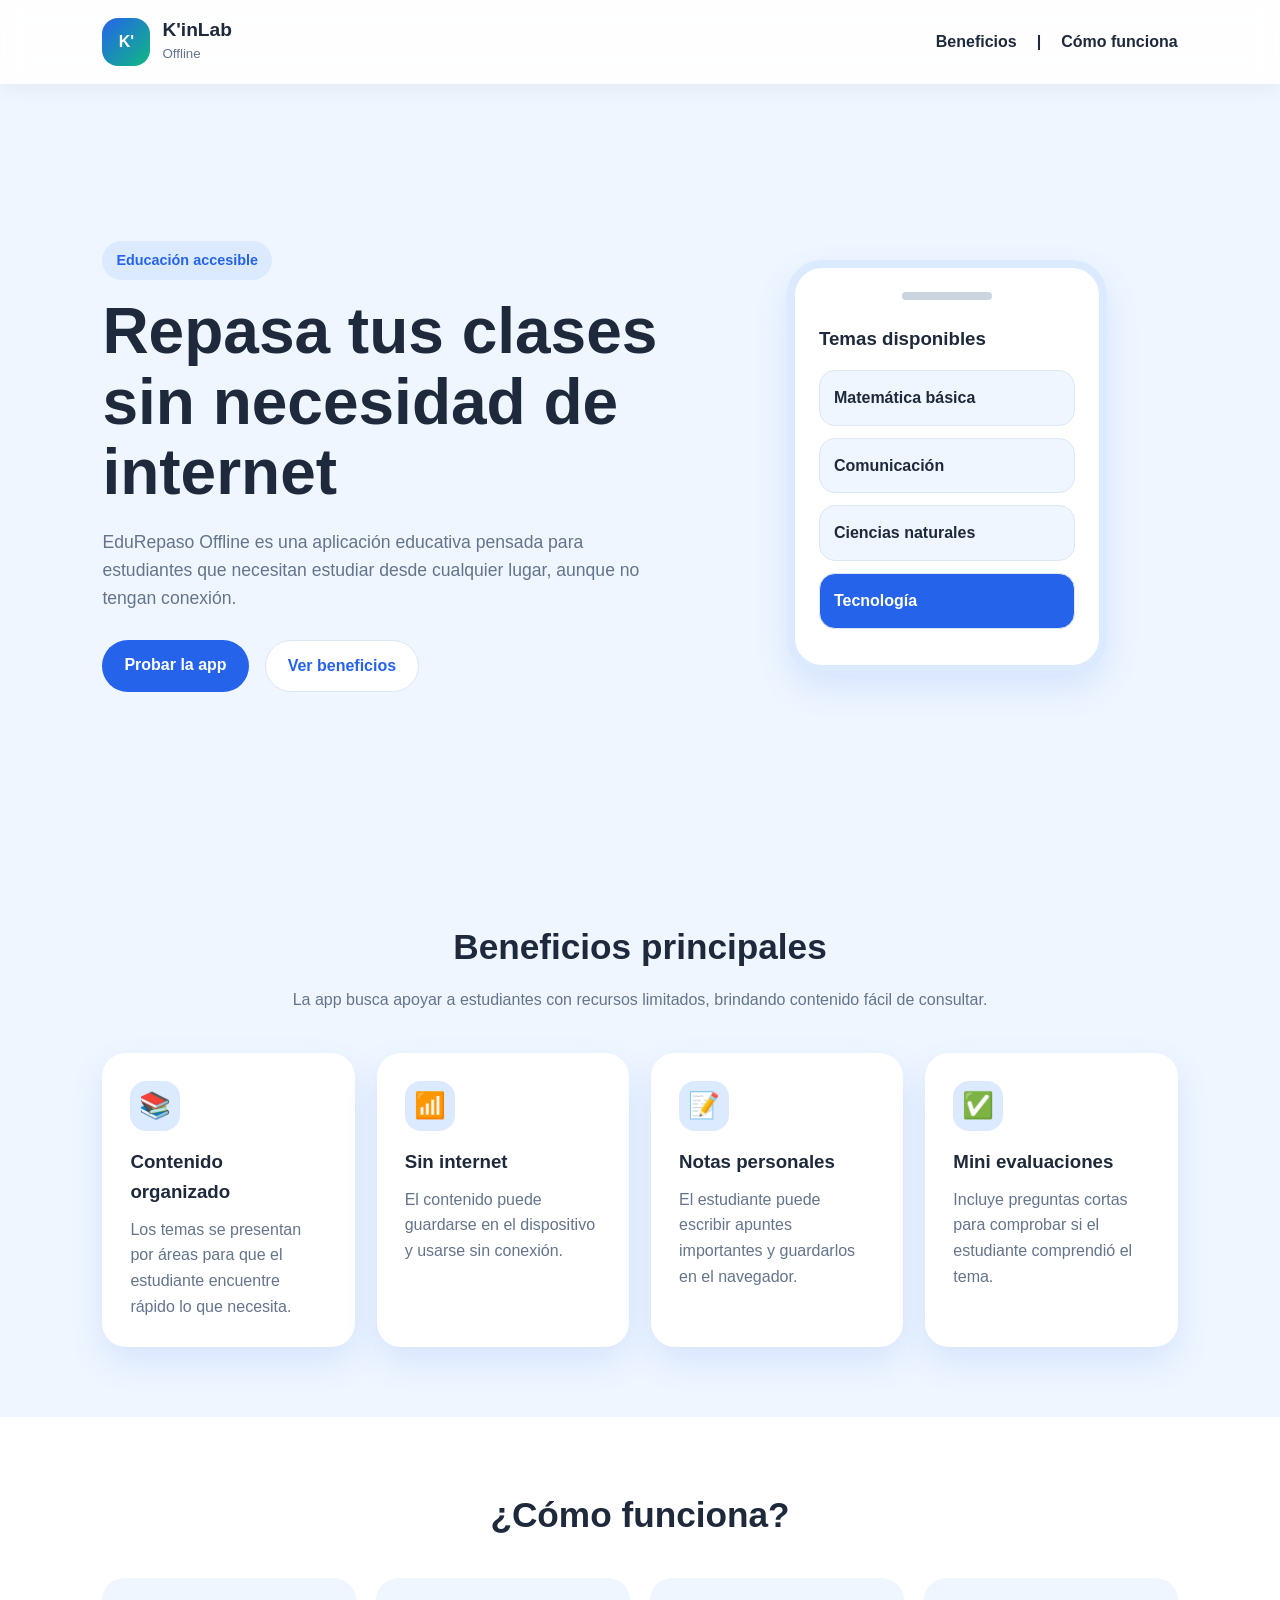
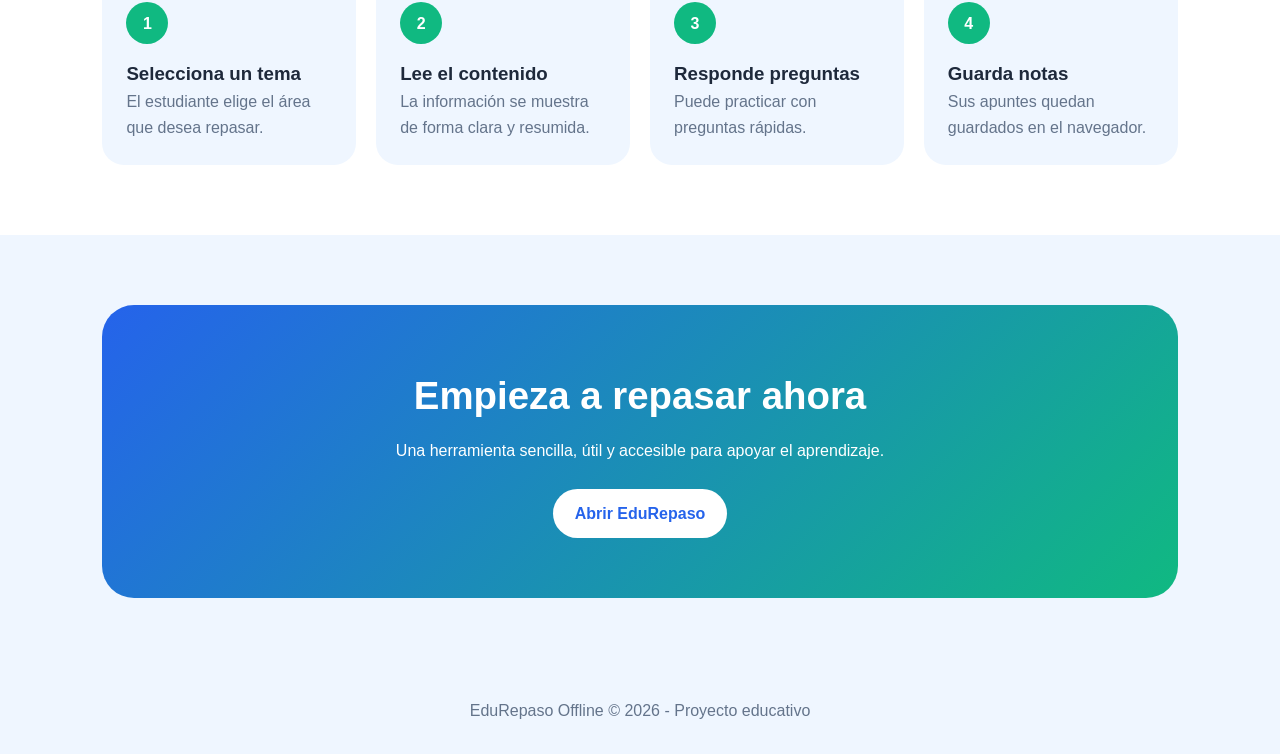
==== edu-repaso-offline/index.html @ 8e6c1d49 "Versión Max" ====
<!DOCTYPE html>
<html lang="es">
<head>
  <meta charset="UTF-8" />
  <meta name="viewport" content="width=device-width, initial-scale=1.0" />
  <title>EduRepaso Offline</title>
  <link rel="stylesheet" href="styles.css" />
</head>
<body>

  <header class="navbar">
    <div class="logo">
      <div class="logo-icon">
        <span>K'</span>
      </div>
      <div>
        <h1>K'inLab</h1>
        <small>Offline</small>
      </div>
    </div>

    <nav>
      <a href="#beneficios">Beneficios</a>
      <a>|</a>
      <a href="#funciona">Cómo funciona</a>
    </nav>
  </header>

  <main>
    <section class="hero">
      <div class="hero-text">
        <span class="tag">Educación accesible</span>
        <h2>Repasa tus clases sin necesidad de internet</h2>
        <p>
          EduRepaso Offline es una aplicación educativa pensada para estudiantes
          que necesitan estudiar desde cualquier lugar, aunque no tengan conexión.
        </p>

        <div class="hero-buttons">
          <a href="app.html" class="btn-primary">Probar la app</a>
          <a href="#beneficios" class="btn-secondary">Ver beneficios</a>
        </div>
      </div>

      <div class="hero-card">
        <div class="phone-preview">
          <div class="phone-header"></div>
          <h3>Temas disponibles</h3>
          <div class="mini-card">Matemática básica</div>
          <div class="mini-card">Comunicación</div>
          <div class="mini-card">Ciencias naturales</div>
          <div class="mini-card active">Tecnología</div>
        </div>
      </div>
    </section>

    <section id="beneficios" class="section">
      <h2>Beneficios principales</h2>
      <p class="section-description">
        La app busca apoyar a estudiantes con recursos limitados, brindando contenido fácil de consultar.
      </p>

      <div class="cards-grid">
        <article class="card">
          <div class="card-icon">📚</div>
          <h3>Contenido organizado</h3>
          <p>Los temas se presentan por áreas para que el estudiante encuentre rápido lo que necesita.</p>
        </article>

        <article class="card">
          <div class="card-icon">📶</div>
          <h3>Sin internet</h3>
          <p>El contenido puede guardarse en el dispositivo y usarse sin conexión.</p>
        </article>

        <article class="card">
          <div class="card-icon">📝</div>
          <h3>Notas personales</h3>
          <p>El estudiante puede escribir apuntes importantes y guardarlos en el navegador.</p>
        </article>

        <article class="card">
          <div class="card-icon">✅</div>
          <h3>Mini evaluaciones</h3>
          <p>Incluye preguntas cortas para comprobar si el estudiante comprendió el tema.</p>
        </article>
      </div>
    </section>

    <section id="funciona" class="section steps-section">
      <h2>¿Cómo funciona?</h2>

      <div class="steps">
        <div class="step">
          <span>1</span>
          <h3>Selecciona un tema</h3>
          <p>El estudiante elige el área que desea repasar.</p>
        </div>

        <div class="step">
          <span>2</span>
          <h3>Lee el contenido</h3>
          <p>La información se muestra de forma clara y resumida.</p>
        </div>

        <div class="step">
          <span>3</span>
          <h3>Responde preguntas</h3>
          <p>Puede practicar con preguntas rápidas.</p>
        </div>

        <div class="step">
          <span>4</span>
          <h3>Guarda notas</h3>
          <p>Sus apuntes quedan guardados en el navegador.</p>
        </div>
      </div>
    </section>

    <section class="cta">
      <h2>Empieza a repasar ahora</h2>
      <p>Una herramienta sencilla, útil y accesible para apoyar el aprendizaje.</p>
      <a href="app.html" class="btn-primary">Abrir EduRepaso</a>
    </section>
  </main>

  <footer class="footer">
    <p>EduRepaso Offline © 2026 - Proyecto educativo</p>
  </footer>

  <script>
    if ("serviceWorker" in navigator) {
      navigator.serviceWorker.register("sw.js");
    }
  </script>

</body>
</html>
---- edu-repaso-offline/styles.css ----
:root {
  --primary: #2563EB;
  --secondary: #10B981;
  --background: #EFF6FF;
  --text: #1E293B;
  --muted: #64748B;
  --white: #FFFFFF;
  --warning: #FACC15;
  --border: #DDE7F5;
  --shadow: 0 15px 35px rgba(37, 99, 235, 0.12);
}

* {
  box-sizing: border-box;
  margin: 0;
  padding: 0;
}

body {
  font-family: Arial, Helvetica, sans-serif;
  background: var(--background);
  color: var(--text);
  line-height: 1.6;
}

a {
  text-decoration: none;
  color: inherit;
}

.navbar {
  width: 100%;
  padding: 18px 8%;
  background: rgba(255, 255, 255, 0.9);
  backdrop-filter: blur(12px);
  display: flex;
  align-items: center;
  justify-content: space-between;
  box-shadow: 0 4px 20px rgba(15, 23, 42, 0.06);
  position: sticky;
  top: 0;
  z-index: 10;
}

.logo {
  display: flex;
  align-items: center;
  gap: 12px;
}

.logo-icon {
  width: 48px;
  height: 48px;
  background: linear-gradient(135deg, var(--primary), var(--secondary));
  border-radius: 16px;
  display: grid;
  place-items: center;
  color: var(--white);
  font-weight: bold;
}

.logo h1 {
  font-size: 1.2rem;
  line-height: 1.1;
}

.logo small {
  color: var(--muted);
}

.navbar nav {
  display: flex;
  align-items: center;
  gap: 20px;
}

.navbar nav a {
  color: var(--text);
  font-weight: 600;
}

.btn-nav,
.btn-primary,
.btn-secondary {
  display: inline-block;
  border: none;
  cursor: pointer;
  border-radius: 999px;
  padding: 12px 22px;
  font-weight: 700;
  transition: 0.3s ease;
}

.btn-nav,
.btn-primary {
  background: var(--primary);
  color: var(--white) !important;
}

.btn-primary:hover,
.btn-nav:hover {
  background: #1D4ED8;
  transform: translateY(-2px);
}

.btn-secondary {
  background: var(--white);
  color: var(--primary);
  border: 1px solid var(--border);
}

.btn-secondary:hover {
  transform: translateY(-2px);
  box-shadow: var(--shadow);
}

.hero {
  min-height: 85vh;
  padding: 70px 8%;
  display: grid;
  grid-template-columns: 1.1fr 0.9fr;
  gap: 50px;
  align-items: center;
}

.tag {
  display: inline-block;
  background: #DBEAFE;
  color: var(--primary);
  padding: 8px 14px;
  border-radius: 999px;
  font-size: 0.9rem;
  font-weight: 700;
  margin-bottom: 16px;
}

.hero h2 {
  font-size: clamp(2.2rem, 5vw, 4rem);
  line-height: 1.1;
  margin-bottom: 20px;
}

.hero p {
  color: var(--muted);
  font-size: 1.1rem;
  max-width: 600px;
}

.hero-buttons {
  margin-top: 28px;
  display: flex;
  gap: 16px;
  flex-wrap: wrap;
}

.hero-card {
  display: flex;
  justify-content: center;
}

.phone-preview {
  width: 320px;
  background: var(--white);
  border-radius: 35px;
  padding: 24px;
  box-shadow: var(--shadow);
  border: 8px solid #DBEAFE;
}

.phone-header {
  width: 90px;
  height: 8px;
  background: #CBD5E1;
  border-radius: 999px;
  margin: 0 auto 24px;
}

.phone-preview h3 {
  margin-bottom: 16px;
}

.mini-card {
  background: var(--background);
  border: 1px solid var(--border);
  padding: 14px;
  border-radius: 16px;
  margin-bottom: 12px;
  font-weight: 600;
}

.mini-card.active {
  background: var(--primary);
  color: var(--white);
}

.section {
  padding: 70px 8%;
  text-align: center;
}

.section h2 {
  font-size: 2.2rem;
  margin-bottom: 12px;
}

.section-description {
  max-width: 700px;
  margin: 0 auto 40px;
  color: var(--muted);
}

.cards-grid {
  display: grid;
  grid-template-columns: repeat(4, 1fr);
  gap: 22px;
}

.card {
  background: var(--white);
  padding: 28px;
  border-radius: 24px;
  box-shadow: var(--shadow);
  text-align: left;
}

.card-icon {
  width: 50px;
  height: 50px;
  background: #DBEAFE;
  border-radius: 16px;
  display: grid;
  place-items: center;
  margin-bottom: 16px;
  font-size: 1.6rem;
}

.card h3 {
  margin-bottom: 10px;
}

.card p {
  color: var(--muted);
}

.steps-section {
  background: var(--white);
}

.steps {
  display: grid;
  grid-template-columns: repeat(4, 1fr);
  gap: 20px;
  margin-top: 35px;
}

.step {
  background: var(--background);
  padding: 24px;
  border-radius: 22px;
  text-align: left;
}

.step span {
  width: 42px;
  height: 42px;
  background: var(--secondary);
  color: var(--white);
  border-radius: 50%;
  display: grid;
  place-items: center;
  font-weight: bold;
  margin-bottom: 15px;
}

.step p {
  color: var(--muted);
}

.cta {
  margin: 70px 8%;
  background: linear-gradient(135deg, var(--primary), var(--secondary));
  color: var(--white);
  border-radius: 32px;
  padding: 60px 30px;
  text-align: center;
}

.cta h2 {
  font-size: 2.4rem;
}

.cta p {
  margin: 12px 0 25px;
}

.cta .btn-primary {
  background: var(--white);
  color: var(--primary) !important;
}

.footer {
  text-align: center;
  padding: 30px;
  color: var(--muted);
}

/* Página de la app */

.app-layout {
  padding: 40px 8%;
  display: grid;
  grid-template-columns: 320px 1fr;
  gap: 30px;
}

.sidebar,
.content-panel {
  background: var(--white);
  border-radius: 28px;
  padding: 28px;
  box-shadow: var(--shadow);
}

.sidebar h2 {
  margin-bottom: 8px;
}

.sidebar p {
  color: var(--muted);
  margin-bottom: 22px;
}

.topic-list {
  display: flex;
  flex-direction: column;
  gap: 12px;
}

.topic-btn {
  border: 1px solid var(--border);
  background: var(--background);
  padding: 15px;
  border-radius: 16px;
  text-align: left;
  cursor: pointer;
  color: var(--text);
  font-weight: 700;
}

.topic-btn:hover,
.topic-btn.active {
  background: var(--primary);
  color: var(--white);
}

.content-header h2 {
  font-size: 2rem;
  margin-bottom: 20px;
}

.lesson-box,
.quiz-box,
.notes-box {
  background: var(--background);
  border: 1px solid var(--border);
  border-radius: 22px;
  padding: 24px;
  margin-bottom: 22px;
}

.lesson-box p {
  color: var(--text);
}

.quiz-box h3,
.notes-box h3 {
  margin-bottom: 12px;
}

.answers {
  display: flex;
  flex-wrap: wrap;
  gap: 12px;
  margin-top: 15px;
}

.answer-btn {
  border: none;
  background: var(--white);
  color: var(--text);
  padding: 12px 18px;
  border-radius: 14px;
  cursor: pointer;
  font-weight: 700;
  border: 1px solid var(--border);
}

.answer-btn:hover {
  background: var(--primary);
  color: var(--white);
}

.result {
  margin-top: 15px;
  font-weight: bold;
}

textarea {
  width: 100%;
  height: 140px;
  resize: none;
  border: 1px solid var(--border);
  border-radius: 18px;
  padding: 15px;
  font-family: inherit;
  margin-bottom: 14px;
}

.notes-message {
  color: var(--secondary);
  font-weight: 700;
  margin-top: 10px;
}

@media (max-width: 900px) {
  .navbar {
    flex-direction: column;
    gap: 16px;
  }

  .navbar nav {
    flex-wrap: wrap;
    justify-content: center;
  }

  .hero {
    grid-template-columns: 1fr;
    text-align: center;
  }

  .hero p {
    margin: auto;
  }

  .hero-buttons {
    justify-content: center;
  }

  .cards-grid,
  .steps,
  .app-layout {
    grid-template-columns: 1fr;
  }

  .card,
  .step {
    text-align: center;
  }

  .step span,
  .card-icon {
    margin-left: auto;
    margin-right: auto;
  }
}
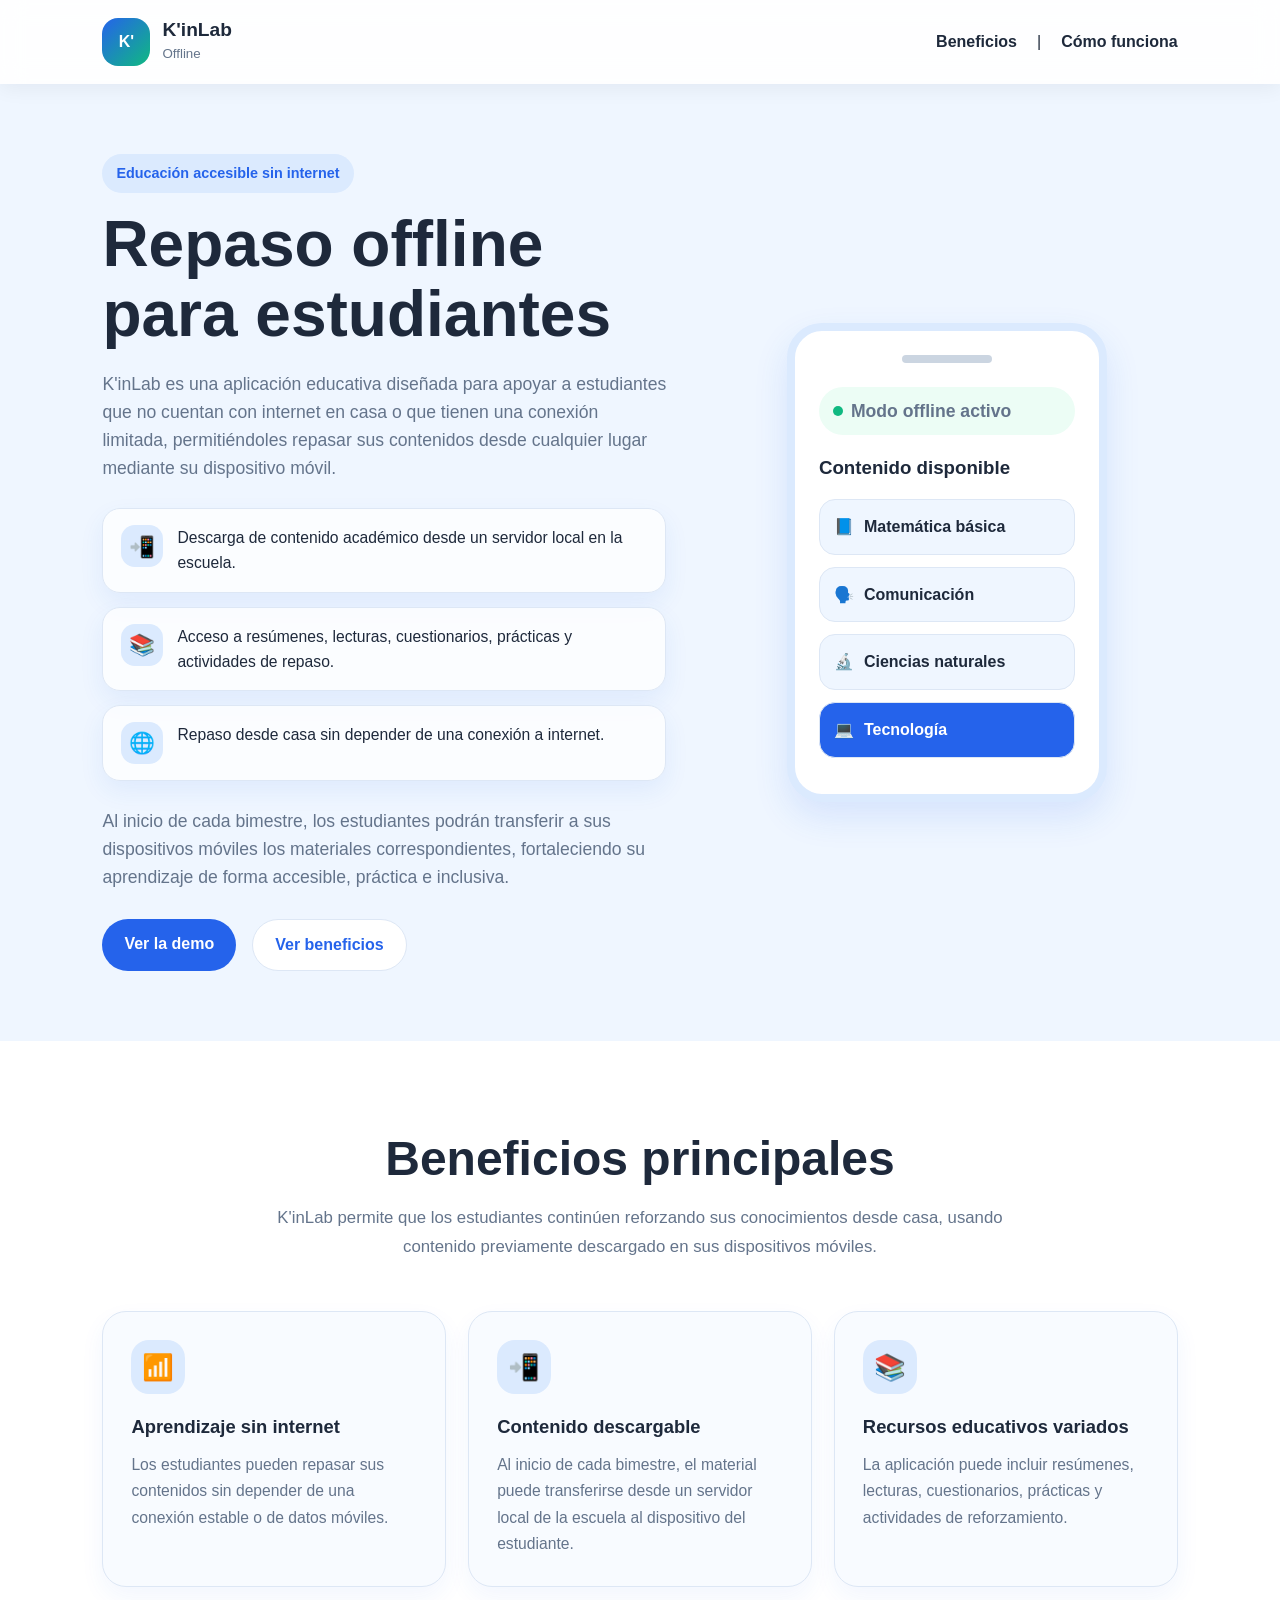
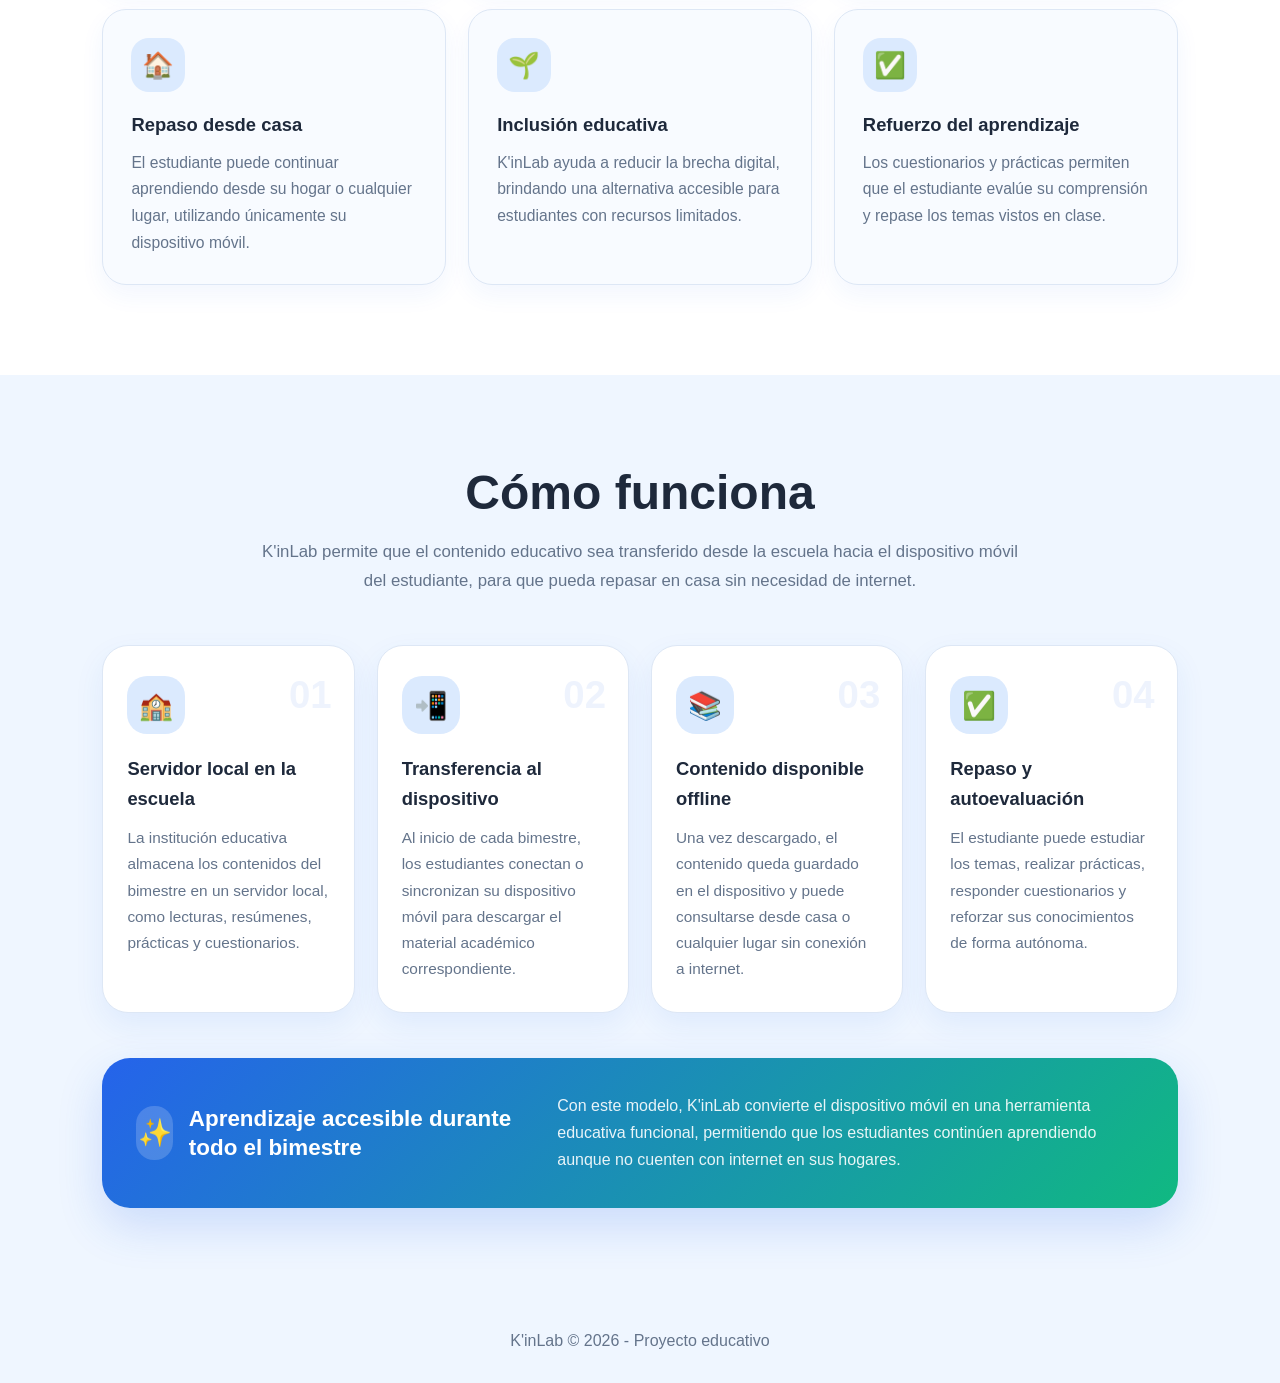
==== commit 2caaa1f4: "diseño caso completado" ====
--- a/edu-repaso-offline/index.html
+++ b/edu-repaso-offline/index.html
@@ -3,7 +3,7 @@
 <head>
   <meta charset="UTF-8" />
   <meta name="viewport" content="width=device-width, initial-scale=1.0" />
-  <title>EduRepaso Offline</title>
+  <title>K'inLab</title>
   <link rel="stylesheet" href="styles.css" />
 </head>
 <body>
@@ -21,23 +21,55 @@
 
     <nav>
       <a href="#beneficios">Beneficios</a>
-      <a>|</a>
-      <a href="#funciona">Cómo funciona</a>
+      <span>|</span>
+      <a href="#como-funciona">Cómo funciona</a>
     </nav>
   </header>
 
   <main>
     <section class="hero">
       <div class="hero-text">
-        <span class="tag">Educación accesible</span>
-        <h2>Repasa tus clases sin necesidad de internet</h2>
-        <p>
-          EduRepaso Offline es una aplicación educativa pensada para estudiantes
-          que necesitan estudiar desde cualquier lugar, aunque no tengan conexión.
+        <span class="tag">Educación accesible sin internet</span>
+
+        <h2>Repaso offline para estudiantes</h2>
+
+        <p class="hero-description">
+          K'inLab es una aplicación educativa diseñada para apoyar a estudiantes que no cuentan
+          con internet en casa o que tienen una conexión limitada, permitiéndoles repasar sus
+          contenidos desde cualquier lugar mediante su dispositivo móvil.
+        </p>
+
+        <div class="hero-features">
+          <div class="hero-feature">
+            <span>📲</span>
+            <p>
+              Descarga de contenido académico desde un servidor local en la escuela.
+            </p>
+          </div>
+
+          <div class="hero-feature">
+            <span>📚</span>
+            <p>
+              Acceso a resúmenes, lecturas, cuestionarios, prácticas y actividades de repaso.
+            </p>
+          </div>
+
+          <div class="hero-feature">
+            <span>🌐</span>
+            <p>
+              Repaso desde casa sin depender de una conexión a internet.
+            </p>
+          </div>
+        </div>
+
+        <p class="hero-extra">
+          Al inicio de cada bimestre, los estudiantes podrán transferir a sus dispositivos móviles
+          los materiales correspondientes, fortaleciendo su aprendizaje de forma accesible,
+          práctica e inclusiva.
         </p>
 
         <div class="hero-buttons">
-          <a href="app.html" class="btn-primary">Probar la app</a>
+          <a href="app.html" class="btn-primary">Ver la demo</a>
           <a href="#beneficios" class="btn-secondary">Ver beneficios</a>
         </div>
       </div>
@@ -45,87 +77,171 @@
       <div class="hero-card">
         <div class="phone-preview">
           <div class="phone-header"></div>
-          <h3>Temas disponibles</h3>
-          <div class="mini-card">Matemática básica</div>
-          <div class="mini-card">Comunicación</div>
-          <div class="mini-card">Ciencias naturales</div>
-          <div class="mini-card active">Tecnología</div>
+
+          <div class="app-status">
+            <span class="status-dot"></span>
+            <p>Modo offline activo</p>
+          </div>
+
+          <h3>Contenido disponible</h3>
+
+          <div class="mini-card">
+            <span>📘</span>
+            Matemática básica
+          </div>
+
+          <div class="mini-card">
+            <span>🗣️</span>
+            Comunicación
+          </div>
+
+          <div class="mini-card">
+            <span>🔬</span>
+            Ciencias naturales
+          </div>
+
+          <div class="mini-card active">
+            <span>💻</span>
+            Tecnología
+          </div>
         </div>
       </div>
     </section>
 
-    <section id="beneficios" class="section">
-      <h2>Beneficios principales</h2>
-      <p class="section-description">
-        La app busca apoyar a estudiantes con recursos limitados, brindando contenido fácil de consultar.
-      </p>
-
-      <div class="cards-grid">
-        <article class="card">
-          <div class="card-icon">📚</div>
-          <h3>Contenido organizado</h3>
-          <p>Los temas se presentan por áreas para que el estudiante encuentre rápido lo que necesita.</p>
-        </article>
-
-        <article class="card">
-          <div class="card-icon">📶</div>
-          <h3>Sin internet</h3>
-          <p>El contenido puede guardarse en el dispositivo y usarse sin conexión.</p>
-        </article>
-
-        <article class="card">
-          <div class="card-icon">📝</div>
-          <h3>Notas personales</h3>
-          <p>El estudiante puede escribir apuntes importantes y guardarlos en el navegador.</p>
-        </article>
-
-        <article class="card">
-          <div class="card-icon">✅</div>
-          <h3>Mini evaluaciones</h3>
-          <p>Incluye preguntas cortas para comprobar si el estudiante comprendió el tema.</p>
+    <section id="beneficios" class="benefits-section">
+      <div class="section-header">
+        <h2>Beneficios principales</h2>
+        <p>
+          K'inLab permite que los estudiantes continúen reforzando sus conocimientos desde casa,
+          usando contenido previamente descargado en sus dispositivos móviles.
+        </p>
+      </div>
+
+      <div class="benefits-grid">
+        <article class="benefit-card">
+          <div class="benefit-icon">📶</div>
+          <h3>Aprendizaje sin internet</h3>
+          <p>
+            Los estudiantes pueden repasar sus contenidos sin depender de una conexión estable
+            o de datos móviles.
+          </p>
+        </article>
+
+        <article class="benefit-card">
+          <div class="benefit-icon">📲</div>
+          <h3>Contenido descargable</h3>
+          <p>
+            Al inicio de cada bimestre, el material puede transferirse desde un servidor local
+            de la escuela al dispositivo del estudiante.
+          </p>
+        </article>
+
+        <article class="benefit-card">
+          <div class="benefit-icon">📚</div>
+          <h3>Recursos educativos variados</h3>
+          <p>
+            La aplicación puede incluir resúmenes, lecturas, cuestionarios, prácticas y
+            actividades de reforzamiento.
+          </p>
+        </article>
+
+        <article class="benefit-card">
+          <div class="benefit-icon">🏠</div>
+          <h3>Repaso desde casa</h3>
+          <p>
+            El estudiante puede continuar aprendiendo desde su hogar o cualquier lugar,
+            utilizando únicamente su dispositivo móvil.
+          </p>
+        </article>
+
+        <article class="benefit-card">
+          <div class="benefit-icon">🌱</div>
+          <h3>Inclusión educativa</h3>
+          <p>
+            K'inLab ayuda a reducir la brecha digital, brindando una alternativa accesible
+            para estudiantes con recursos limitados.
+          </p>
+        </article>
+
+        <article class="benefit-card">
+          <div class="benefit-icon">✅</div>
+          <h3>Refuerzo del aprendizaje</h3>
+          <p>
+            Los cuestionarios y prácticas permiten que el estudiante evalúe su comprensión
+            y repase los temas vistos en clase.
+          </p>
         </article>
       </div>
     </section>
 
-    <section id="funciona" class="section steps-section">
-      <h2>¿Cómo funciona?</h2>
-
-      <div class="steps">
-        <div class="step">
-          <span>1</span>
-          <h3>Selecciona un tema</h3>
-          <p>El estudiante elige el área que desea repasar.</p>
-        </div>
-
-        <div class="step">
-          <span>2</span>
-          <h3>Lee el contenido</h3>
-          <p>La información se muestra de forma clara y resumida.</p>
-        </div>
-
-        <div class="step">
-          <span>3</span>
-          <h3>Responde preguntas</h3>
-          <p>Puede practicar con preguntas rápidas.</p>
-        </div>
-
-        <div class="step">
-          <span>4</span>
-          <h3>Guarda notas</h3>
-          <p>Sus apuntes quedan guardados en el navegador.</p>
-        </div>
-      </div>
-    </section>
-
-    <section class="cta">
-      <h2>Empieza a repasar ahora</h2>
-      <p>Una herramienta sencilla, útil y accesible para apoyar el aprendizaje.</p>
-      <a href="app.html" class="btn-primary">Abrir EduRepaso</a>
+    <section id="como-funciona" class="how-section">
+      <div class="section-header">
+        <h2>Cómo funciona</h2>
+        <p>
+          K'inLab permite que el contenido educativo sea transferido desde la escuela
+          hacia el dispositivo móvil del estudiante, para que pueda repasar en casa
+          sin necesidad de internet.
+        </p>
+      </div>
+
+      <div class="how-container">
+        <article class="how-step">
+          <div class="step-number">01</div>
+          <div class="step-icon">🏫</div>
+          <h3>Servidor local en la escuela</h3>
+          <p>
+            La institución educativa almacena los contenidos del bimestre en un servidor
+            local, como lecturas, resúmenes, prácticas y cuestionarios.
+          </p>
+        </article>
+
+        <article class="how-step">
+          <div class="step-number">02</div>
+          <div class="step-icon">📲</div>
+          <h3>Transferencia al dispositivo</h3>
+          <p>
+            Al inicio de cada bimestre, los estudiantes conectan o sincronizan su dispositivo
+            móvil para descargar el material académico correspondiente.
+          </p>
+        </article>
+
+        <article class="how-step">
+          <div class="step-number">03</div>
+          <div class="step-icon">📚</div>
+          <h3>Contenido disponible offline</h3>
+          <p>
+            Una vez descargado, el contenido queda guardado en el dispositivo y puede
+            consultarse desde casa o cualquier lugar sin conexión a internet.
+          </p>
+        </article>
+
+        <article class="how-step">
+          <div class="step-number">04</div>
+          <div class="step-icon">✅</div>
+          <h3>Repaso y autoevaluación</h3>
+          <p>
+            El estudiante puede estudiar los temas, realizar prácticas, responder cuestionarios
+            y reforzar sus conocimientos de forma autónoma.
+          </p>
+        </article>
+      </div>
+
+      <div class="how-highlight">
+        <div>
+          <span>✨</span>
+          <h3>Aprendizaje accesible durante todo el bimestre</h3>
+        </div>
+        <p>
+          Con este modelo, K'inLab convierte el dispositivo móvil en una herramienta educativa
+          funcional, permitiendo que los estudiantes continúen aprendiendo aunque no cuenten
+          con internet en sus hogares.
+        </p>
+      </div>
     </section>
   </main>
 
   <footer class="footer">
-    <p>EduRepaso Offline © 2026 - Proyecto educativo</p>
+    <p>K'inLab © 2026 - Proyecto educativo</p>
   </footer>
 
   <script>
--- a/edu-repaso-offline/styles.css
+++ b/edu-repaso-offline/styles.css
@@ -462,4 +462,453 @@
     margin-left: auto;
     margin-right: auto;
   }
+}
+
+.hero-description {
+  color: var(--muted);
+  font-size: 1.1rem;
+  max-width: 650px;
+  margin-bottom: 24px;
+}
+
+.hero-features {
+  display: grid;
+  grid-template-columns: 1fr;
+  gap: 14px;
+  margin: 26px 0;
+  max-width: 680px;
+}
+
+.hero-feature {
+  display: flex;
+  align-items: flex-start;
+  gap: 14px;
+  background: rgba(255, 255, 255, 0.75);
+  border: 1px solid var(--border);
+  border-radius: 18px;
+  padding: 16px 18px;
+  box-shadow: 0 10px 25px rgba(37, 99, 235, 0.08);
+}
+
+.hero-feature span {
+  width: 42px;
+  height: 42px;
+  min-width: 42px;
+  background: #DBEAFE;
+  border-radius: 14px;
+  display: grid;
+  place-items: center;
+  font-size: 1.3rem;
+}
+
+.hero-feature p {
+  color: var(--text);
+  font-size: 0.98rem;
+  margin: 0;
+}
+
+.hero-extra {
+  color: var(--muted);
+  max-width: 650px;
+  font-size: 1rem;
+  margin-top: 8px;
+}
+
+.app-status {
+  display: flex;
+  align-items: center;
+  gap: 8px;
+  background: #ECFDF5;
+  color: #047857;
+  padding: 10px 14px;
+  border-radius: 999px;
+  margin-bottom: 18px;
+  font-size: 0.9rem;
+  font-weight: 700;
+}
+
+.status-dot {
+  width: 10px;
+  height: 10px;
+  background: #10B981;
+  border-radius: 50%;
+}
+
+.mini-card {
+  display: flex;
+  align-items: center;
+  gap: 10px;
+}
+
+.download-box {
+  margin-top: 18px;
+  background: linear-gradient(135deg, #2563EB, #10B981);
+  color: white;
+  padding: 16px;
+  border-radius: 18px;
+}
+
+.download-box strong {
+  display: block;
+  margin-bottom: 4px;
+}
+
+.download-box p {
+  margin: 0;
+  font-size: 0.9rem;
+  color: rgba(255, 255, 255, 0.9);
+}
+
+.benefits-section {
+  padding: 90px 8%;
+  background: #ffffff;
+}
+
+.section-header {
+  max-width: 760px;
+  margin: 0 auto 50px;
+  text-align: center;
+}
+
+.section-header h2 {
+  font-size: clamp(2rem, 4vw, 3rem);
+  line-height: 1.15;
+  color: var(--text);
+  margin-bottom: 18px;
+}
+
+.section-header p {
+  color: var(--muted);
+  font-size: 1.05rem;
+  line-height: 1.7;
+}
+
+.benefits-grid {
+  display: grid;
+  grid-template-columns: repeat(3, 1fr);
+  gap: 22px;
+}
+
+.benefit-card {
+  background: #f8fbff;
+  border: 1px solid var(--border);
+  border-radius: 24px;
+  padding: 28px;
+  transition: 0.3s ease;
+  box-shadow: 0 10px 25px rgba(37, 99, 235, 0.06);
+}
+
+.benefit-card:hover {
+  transform: translateY(-6px);
+  background: #ffffff;
+  box-shadow: 0 18px 40px rgba(37, 99, 235, 0.12);
+}
+
+.benefit-icon {
+  width: 54px;
+  height: 54px;
+  background: #dbeafe;
+  border-radius: 18px;
+  display: grid;
+  place-items: center;
+  font-size: 1.6rem;
+  margin-bottom: 18px;
+}
+
+.benefit-card h3 {
+  font-size: 1.15rem;
+  color: var(--text);
+  margin-bottom: 10px;
+}
+
+.benefit-card p {
+  color: var(--muted);
+  font-size: 0.98rem;
+  line-height: 1.7;
+}
+
+@media (max-width: 1000px) {
+  .benefits-grid {
+    grid-template-columns: repeat(2, 1fr);
+  }
+}
+
+@media (max-width: 650px) {
+  .benefits-section {
+    padding: 70px 6%;
+  }
+
+  .benefits-grid {
+    grid-template-columns: 1fr;
+  }
+
+  .benefit-card {
+    padding: 24px;
+  }
+}
+
+.how-section {
+  padding: 90px 8%;
+  background: #eff6ff;
+}
+
+.how-container {
+  display: grid;
+  grid-template-columns: repeat(4, 1fr);
+  gap: 22px;
+  margin-top: 50px;
+}
+
+.how-step {
+  position: relative;
+  background: #ffffff;
+  border: 1px solid var(--border);
+  border-radius: 26px;
+  padding: 30px 24px;
+  box-shadow: 0 12px 30px rgba(37, 99, 235, 0.08);
+  transition: 0.3s ease;
+  overflow: hidden;
+}
+
+.how-step:hover {
+  transform: translateY(-6px);
+  box-shadow: 0 18px 40px rgba(37, 99, 235, 0.14);
+}
+
+.step-number {
+  position: absolute;
+  top: 18px;
+  right: 22px;
+  font-size: 2.4rem;
+  font-weight: 900;
+  color: rgba(37, 99, 235, 0.08);
+}
+
+.step-icon {
+  width: 58px;
+  height: 58px;
+  background: #dbeafe;
+  border-radius: 20px;
+  display: grid;
+  place-items: center;
+  font-size: 1.7rem;
+  margin-bottom: 20px;
+}
+
+.how-step h3 {
+  font-size: 1.15rem;
+  color: var(--text);
+  margin-bottom: 12px;
+}
+
+.how-step p {
+  color: var(--muted);
+  font-size: 0.96rem;
+  line-height: 1.7;
+}
+
+.how-highlight {
+  margin-top: 45px;
+  background: linear-gradient(135deg, #2563eb, #10b981);
+  color: #ffffff;
+  border-radius: 28px;
+  padding: 34px;
+  display: grid;
+  grid-template-columns: 0.8fr 1.2fr;
+  gap: 30px;
+  align-items: center;
+  box-shadow: 0 18px 45px rgba(37, 99, 235, 0.18);
+}
+
+.how-highlight div {
+  display: flex;
+  align-items: center;
+  gap: 16px;
+}
+
+.how-highlight span {
+  width: 54px;
+  height: 54px;
+  background: rgba(255, 255, 255, 0.18);
+  border-radius: 18px;
+  display: grid;
+  place-items: center;
+  font-size: 1.7rem;
+}
+
+.how-highlight h3 {
+  font-size: 1.4rem;
+  line-height: 1.3;
+}
+
+.how-highlight p {
+  color: rgba(255, 255, 255, 0.9);
+  line-height: 1.7;
+}
+
+@media (max-width: 1100px) {
+  .how-container {
+    grid-template-columns: repeat(2, 1fr);
+  }
+
+  .how-highlight {
+    grid-template-columns: 1fr;
+  }
+}
+
+@media (max-width: 650px) {
+  .how-section {
+    padding: 70px 6%;
+  }
+
+  .how-container {
+    grid-template-columns: 1fr;
+  }
+
+  .how-highlight {
+    padding: 26px;
+  }
+
+  .how-highlight div {
+    align-items: flex-start;
+  }
+}
+
+.demo-hero {
+  padding: 80px 8% 40px;
+  background: var(--background);
+  text-align: center;
+}
+
+.demo-hero-text {
+  max-width: 850px;
+  margin: 0 auto;
+}
+
+.demo-hero-text h2 {
+  font-size: clamp(2.2rem, 5vw, 3.8rem);
+  line-height: 1.15;
+  margin-bottom: 18px;
+  color: var(--text);
+}
+
+.demo-hero-text p {
+  color: var(--muted);
+  font-size: 1.05rem;
+  line-height: 1.8;
+  max-width: 720px;
+  margin: 0 auto;
+}
+
+.demo-gallery-section {
+  padding: 70px 8%;
+  background: #ffffff;
+}
+
+.demo-gallery {
+  display: grid;
+  grid-template-columns: repeat(4, 1fr);
+  gap: 28px;
+  margin-top: 45px;
+}
+
+.demo-card {
+  background: #f8fbff;
+  border: 1px solid var(--border);
+  border-radius: 28px;
+  padding: 24px;
+  text-align: center;
+  box-shadow: 0 12px 28px rgba(37, 99, 235, 0.08);
+  transition: 0.3s ease;
+}
+
+.demo-card:hover {
+  transform: translateY(-6px);
+  box-shadow: 0 18px 40px rgba(37, 99, 235, 0.14);
+}
+
+.phone-frame {
+  width: 100%;
+  max-width: 230px;
+  margin: 0 auto 20px;
+  background: #ffffff;
+  border: 8px solid #dbeafe;
+  border-radius: 32px;
+  padding: 10px;
+  box-shadow: 0 10px 30px rgba(15, 23, 42, 0.08);
+}
+
+.phone-frame img {
+  width: 100%;
+  display: block;
+  border-radius: 22px;
+  object-fit: cover;
+}
+
+.demo-card h3 {
+  font-size: 1.1rem;
+  margin-bottom: 10px;
+  color: var(--text);
+}
+
+.demo-card p {
+  color: var(--muted);
+  font-size: 0.96rem;
+  line-height: 1.7;
+}
+
+.demo-extra {
+  padding: 20px 8% 80px;
+  background: var(--background);
+}
+
+.demo-extra-box {
+  max-width: 1000px;
+  margin: 0 auto;
+  background: linear-gradient(135deg, #2563EB, #10B981);
+  color: #ffffff;
+  border-radius: 32px;
+  padding: 45px 35px;
+  text-align: center;
+  box-shadow: 0 18px 40px rgba(37, 99, 235, 0.16);
+}
+
+.demo-extra-box h2 {
+  font-size: clamp(1.8rem, 4vw, 2.8rem);
+  margin-bottom: 15px;
+}
+
+.demo-extra-box p {
+  max-width: 760px;
+  margin: 0 auto 25px;
+  line-height: 1.8;
+  color: rgba(255, 255, 255, 0.92);
+}
+
+.demo-extra-box .btn-primary {
+  background: #ffffff;
+  color: var(--primary) !important;
+}
+
+@media (max-width: 1100px) {
+  .demo-gallery {
+    grid-template-columns: repeat(2, 1fr);
+  }
+}
+
+@media (max-width: 650px) {
+  .demo-hero,
+  .demo-gallery-section,
+  .demo-extra {
+    padding-left: 6%;
+    padding-right: 6%;
+  }
+
+  .demo-gallery {
+    grid-template-columns: 1fr;
+  }
+
+  .demo-card {
+    padding: 22px;
+  }
 }
